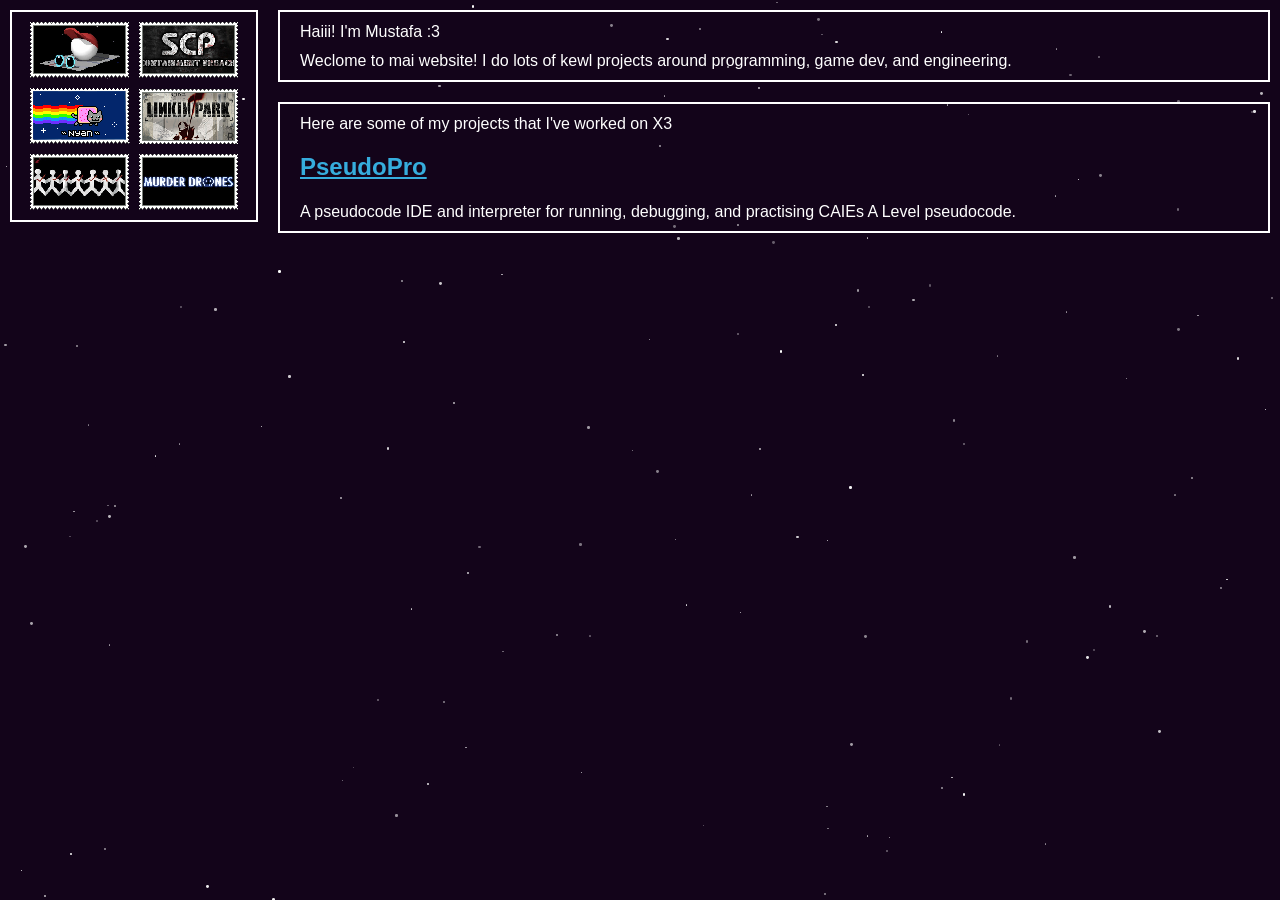
==== index.html @ 1259068f "Add files via upload" ====
<!DOCTYPE html>
<html lang="en">
<head>
    <meta charset="UTF-8">
    <meta name="viewport" content="width=device-width, initial-scale=1.0">
    <link rel="stylesheet" href="style.css">
    <title>homepage :3</title>
</head>

<body>
    <div id="stars"></div>
    <div class="left_side">
        <div class="stamps">
            <img src="stamps/endacopia.png" alt="endacopia">
            <img src="stamps/scp_cb.png" alt="scp_cb">
            <img src="stamps/nyan_cat.gif" alt="nyan_cat">
            <img src="stamps/linkin_park.png" alt="linkin_park">
            <img src="stamps/one_x.png" alt="one_x">
            <img src="stamps/murder_drones.png" alt="murder_drones">
        </div>
    </div>
    <div class="right_side">
        <div class="about_box">
            <p>
                Haiii! I'm Mustafa :3
            </p>
            <p>
                Weclome to mai website! I do lots of kewl projects around programming, game dev,
                and engineering.
            </p>
        </div>
        <div class="projects_box">
            <p>
                Here are some of my projects that I've worked on X3
            </p>
            <h2><a href="pseudopro/">PseudoPro</a></h2>
            <p>
            A pseudocode IDE and interpreter for running,
            debugging, and practising CAIEs A Level pseudocode.
            </p>
        </div>
    </div>
</body>
</html>

<script>
    const stars = document.getElementById("stars");
    for (let i = 0; i < 150; i++) {
        const star = document.createElement("div");
        star.classList.add("star");
        star.style.left = Math.random() * 100 + "vw";
        star.style.top = Math.random() * 100 + "vh";
        const size = Math.random() * 2 + 1;
        star.style.width = size + "px";
        star.style.height = size + "px";
        star.style.opacity = Math.random() * 0.7 + 0.3;
        stars.appendChild(star);
    }
</script>
---- style.css ----
html, body {
    margin: 0;
    width: 100%;
    min-height: 100%;
    background: #13041a;
    color: #ffffff;
    font-family: Verdana, sans-serif;
    font-size: 16px;
    line-height: 1.2;
    text-align: justify;
}

a {
    color: #36addd;
}

/*
    STARS
*/

#stars {
    position: fixed;
    inset: 0;
    pointer-events: none;
    z-index: 0;
}

.star {
    position: absolute;
    background: #ffffff;
    border-radius: 50%;
}

/*
    MAIN PAGE
*/

body {
    display: flex;
    flex-direction: row;
    align-items: flex-start;
    gap: 20px;
    padding: 10px;
    box-sizing: border-box;
}

.left_side,
.right_side {
    position: relative;
    z-index: 1;
    box-sizing: border-box;
}

.left_side {
    width: 20%;
}

.right_side {
    width: 80%;
    display: flex;
    flex-direction: column;
    gap: 20px;
}

.about_box,
.projects_box,
.stamps {
    border: 2px solid #ffffff;
    background: transparent;
    box-sizing: border-box;
}

/*
    RIGHT SIDE
*/

.about_box {
    padding: 10px 20px;
}

.projects_box {
    padding: 10px 20px;
}

.about_box p,
.projects_box p {
    margin: 0 0 10px 0;
}

.about_box p:last-child,
.projects_box p:last-child {
    margin-bottom: 0;
}

/*
    LEFT SIDE
*/

.stamps {
    padding: 10px;
    display: flex;
    flex-direction: row;
    flex-wrap: wrap;
    justify-content: center;
    align-items: center;
    gap: 10px;
}
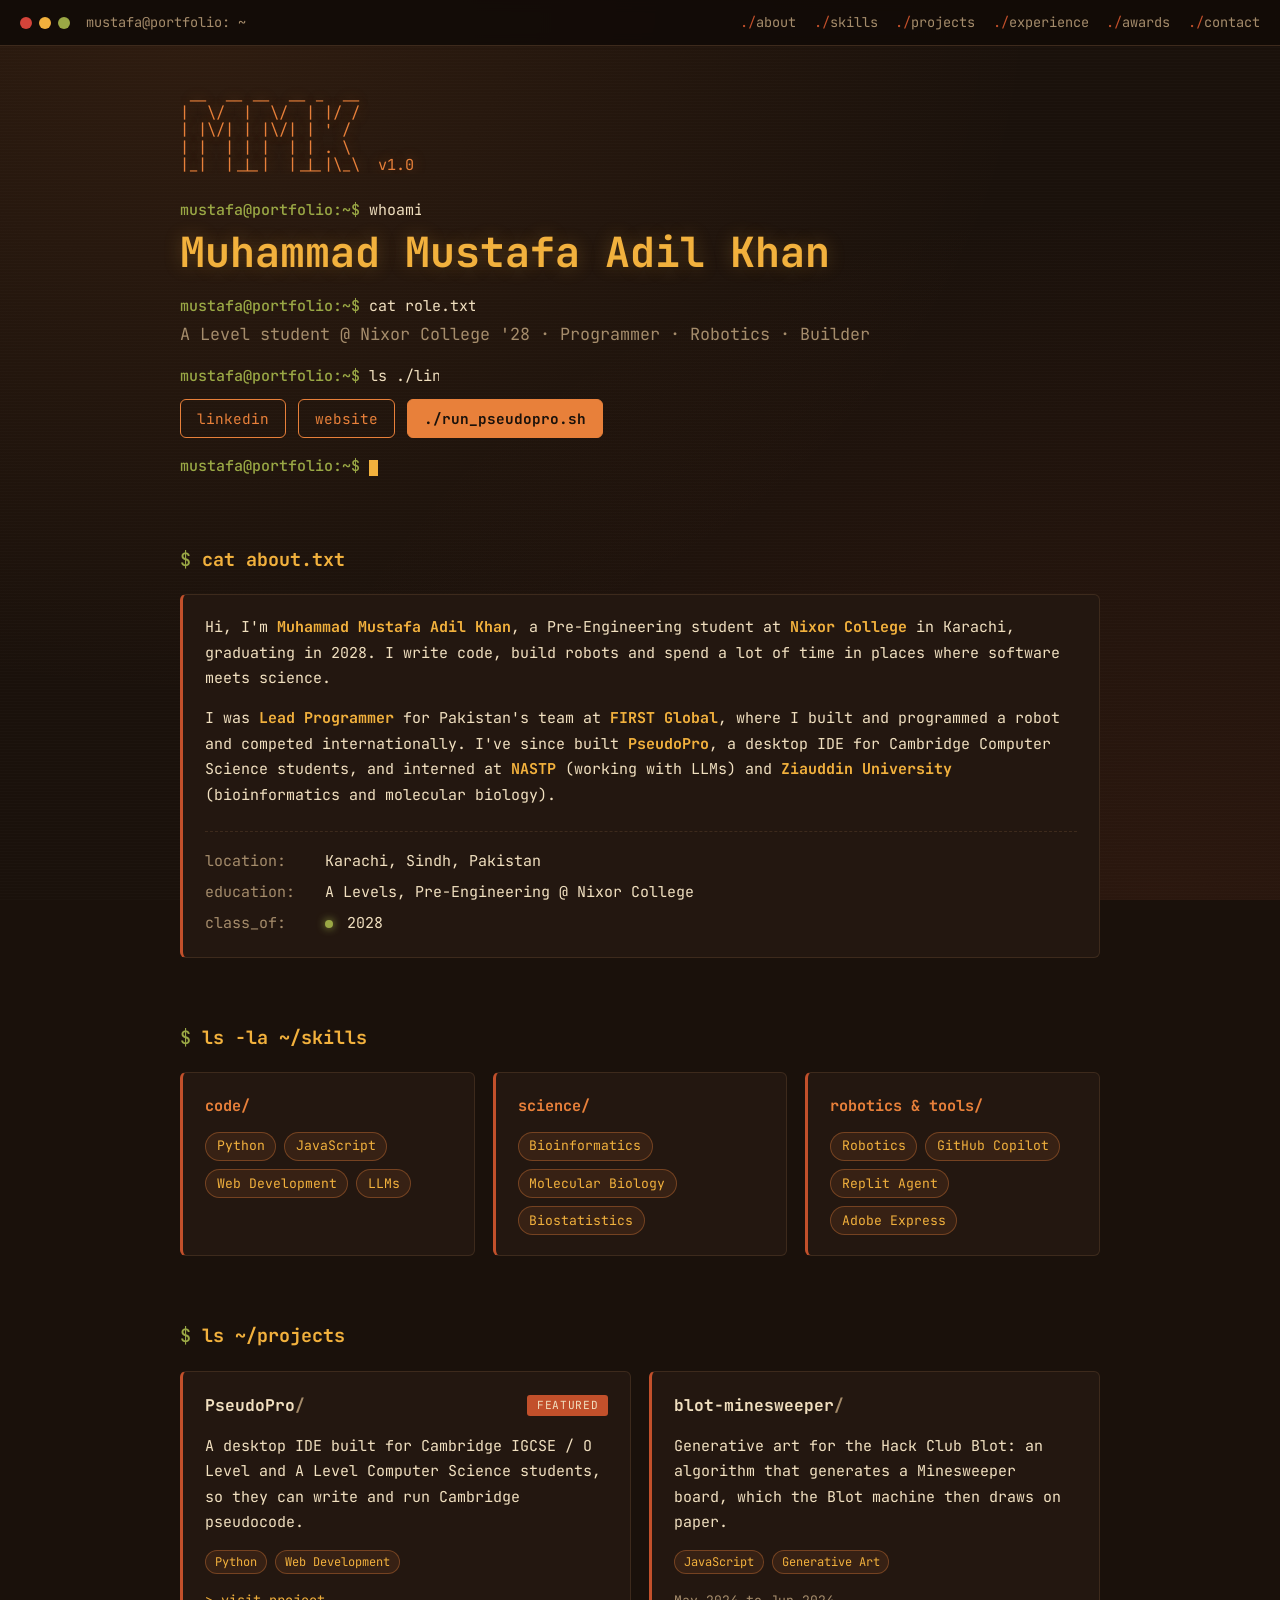
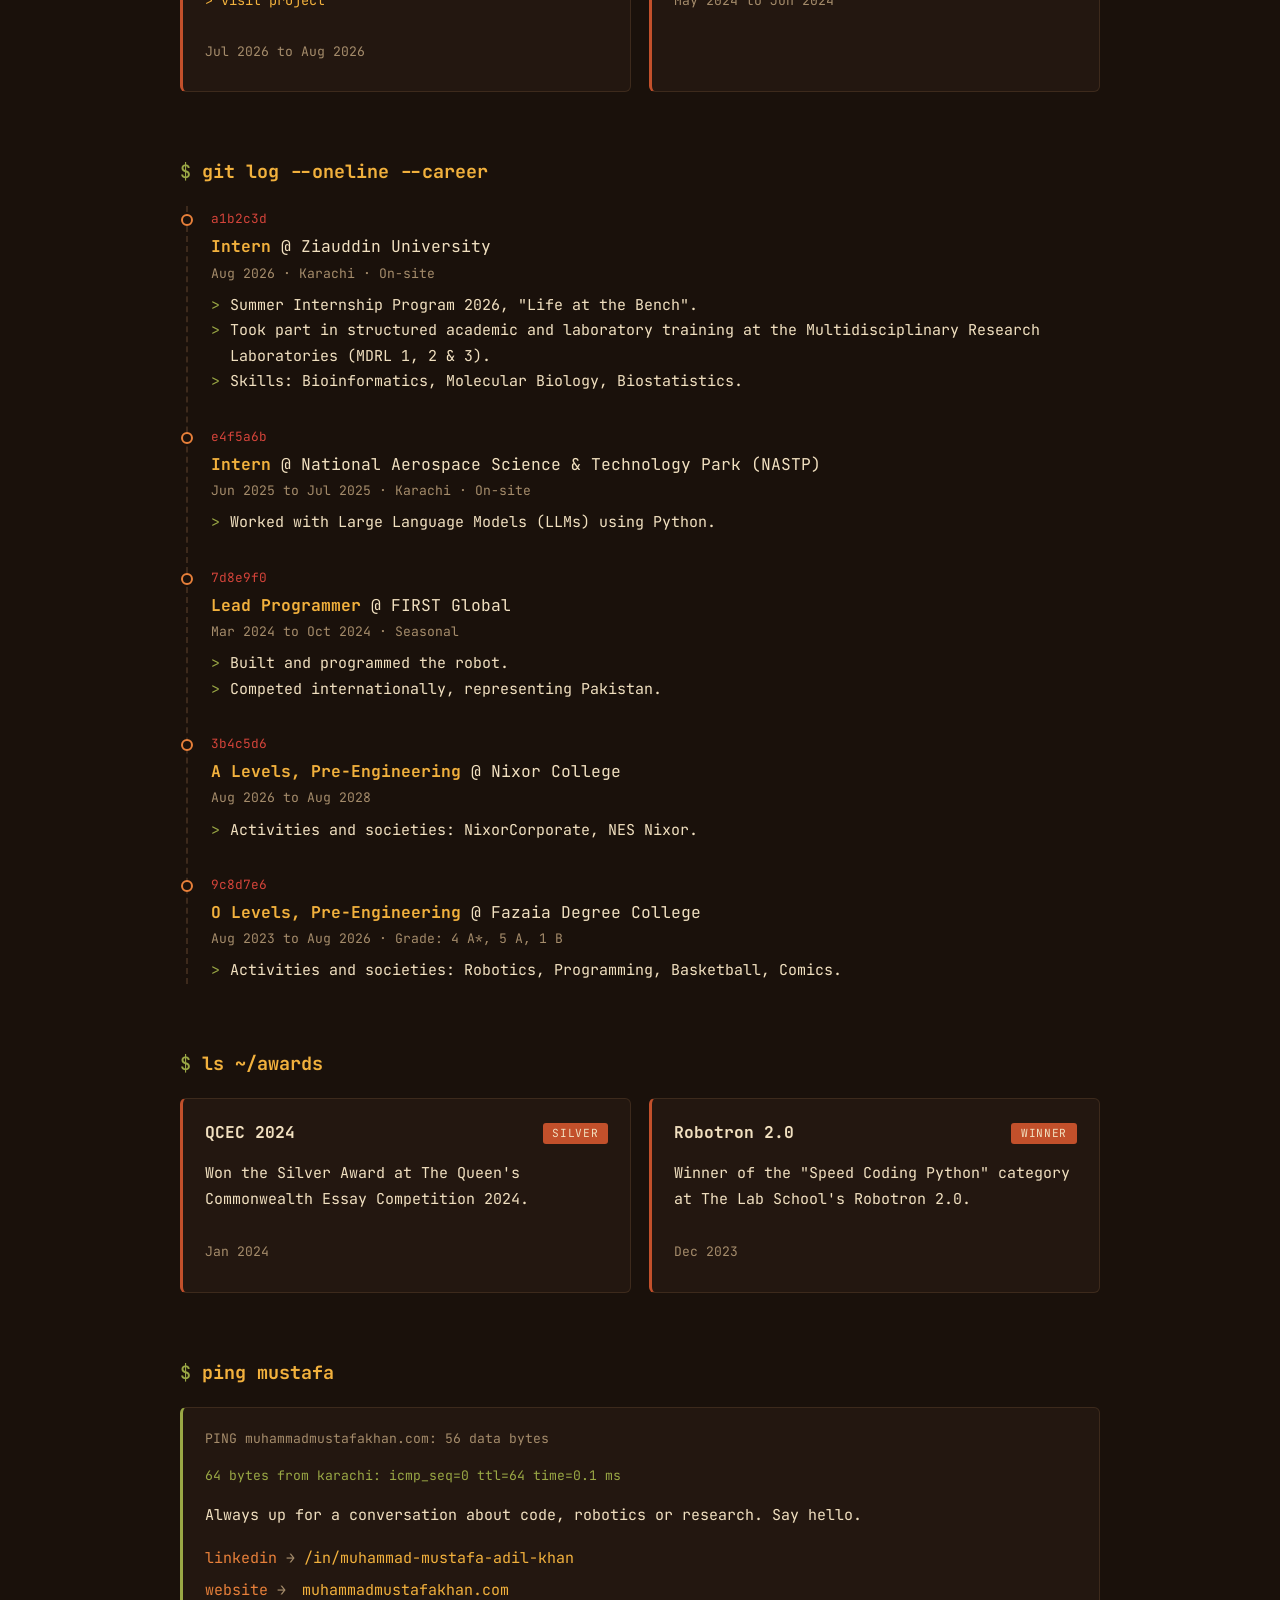
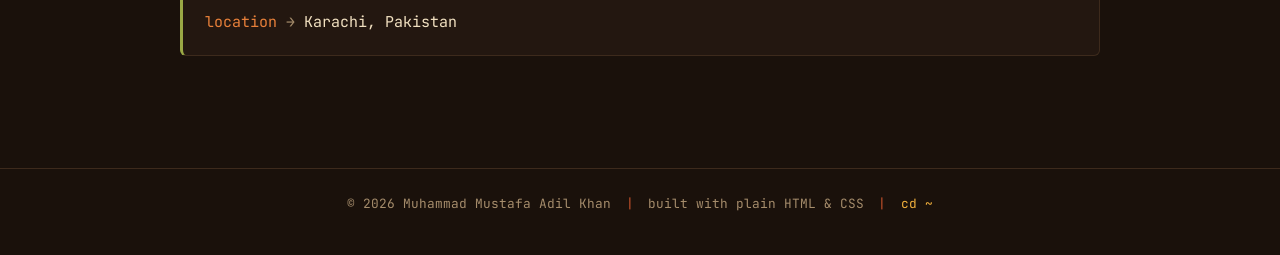
==== commit 8e3fb815: "Update Website" ====
--- a/index.html
+++ b/index.html
@@ -1,59 +1,277 @@
-<!DOCTYPE html>
-<html lang="en">
-<head>
-    <meta charset="UTF-8">
-    <meta name="viewport" content="width=device-width, initial-scale=1.0">
-    <link rel="stylesheet" href="style.css">
-    <title>homepage :3</title>
-</head>
-
-<body>
-    <div id="stars"></div>
-    <div class="left_side">
-        <div class="stamps">
-            <img src="stamps/endacopia.png" alt="endacopia">
-            <img src="stamps/scp_cb.png" alt="scp_cb">
-            <img src="stamps/nyan_cat.gif" alt="nyan_cat">
-            <img src="stamps/linkin_park.png" alt="linkin_park">
-            <img src="stamps/one_x.png" alt="one_x">
-            <img src="stamps/murder_drones.png" alt="murder_drones">
-        </div>
-    </div>
-    <div class="right_side">
-        <div class="about_box">
-            <p>
-                Haiii! I'm Mustafa :3
-            </p>
-            <p>
-                Weclome to mai website! I do lots of kewl projects around programming, game dev,
-                and engineering.
-            </p>
-        </div>
-        <div class="projects_box">
-            <p>
-                Here are some of my projects that I've worked on X3
-            </p>
-            <h2><a href="pseudopro/">PseudoPro</a></h2>
-            <p>
-            A pseudocode IDE and interpreter for running,
-            debugging, and practising CAIEs A Level pseudocode.
-            </p>
-        </div>
-    </div>
-</body>
-</html>
-
-<script>
-    const stars = document.getElementById("stars");
-    for (let i = 0; i < 150; i++) {
-        const star = document.createElement("div");
-        star.classList.add("star");
-        star.style.left = Math.random() * 100 + "vw";
-        star.style.top = Math.random() * 100 + "vh";
-        const size = Math.random() * 2 + 1;
-        star.style.width = size + "px";
-        star.style.height = size + "px";
-        star.style.opacity = Math.random() * 0.7 + 0.3;
-        stars.appendChild(star);
-    }
-</script>+<!DOCTYPE html>
+<html lang="en">
+<head>
+  <meta charset="UTF-8">
+  <meta name="viewport" content="width=device-width, initial-scale=1.0">
+  <title>Muhammad Mustafa Adil Khan | ~/portfolio</title>
+  <meta name="description" content="Portfolio of Muhammad Mustafa Adil Khan: A Level student at Nixor College, programmer, robotics competitor and builder of PseudoPro.">
+
+  <link rel="preconnect" href="https://fonts.googleapis.com">
+  <link rel="preconnect" href="https://fonts.gstatic.com" crossorigin>
+  <link href="https://fonts.googleapis.com/css2?family=JetBrains+Mono:wght@400;500;700&display=swap" rel="stylesheet">
+  <link rel="stylesheet" href="style.css">
+</head>
+<body>
+
+  <!-- ============ TOP BAR ============ -->
+  <header class="topbar">
+    <div class="window-dots" aria-hidden="true">
+      <span class="dot dot-red"></span>
+      <span class="dot dot-amber"></span>
+      <span class="dot dot-green"></span>
+    </div>
+    <span class="topbar-title">mustafa@portfolio: ~</span>
+    <nav class="topnav" aria-label="Sections">
+      <a href="#about">about</a>
+      <a href="#skills">skills</a>
+      <a href="#projects">projects</a>
+      <a href="#experience">experience</a>
+      <a href="#awards">awards</a>
+      <a href="#contact">contact</a>
+    </nav>
+  </header>
+
+  <main class="terminal">
+
+    <!-- ============ HERO ============ -->
+    <section class="block hero" id="top">
+      <pre class="ascii" aria-hidden="true">
+ __  __ __  __ _  __
+|  \/  |  \/  | |/ /
+| |\/| | |\/| | ' /
+| |  | | |  | | . \
+|_|  |_|_|  |_|_|\_\  v1.0</pre>
+
+      <p class="line"><span class="prompt">mustafa@portfolio:~$</span> <span class="cmd typed typed-1">whoami</span></p>
+      <h1 class="name">Muhammad Mustafa Adil Khan</h1>
+
+      <p class="line"><span class="prompt">mustafa@portfolio:~$</span> <span class="cmd typed typed-2">cat role.txt</span></p>
+      <p class="role">A Level student @ Nixor College '28 · Programmer · Robotics · Builder</p>
+
+      <p class="line"><span class="prompt">mustafa@portfolio:~$</span> <span class="cmd typed typed-3">ls ./links</span></p>
+      <p class="links">
+        <a class="btn" href="https://www.linkedin.com/in/muhammad-mustafa-adil-khan-0a99003a8/" target="_blank" rel="noopener">linkedin</a>
+        <a class="btn" href="https://muhammadmustafakhan.com/" target="_blank" rel="noopener">website</a>
+        <a class="btn btn-solid" href="https://muhammadmustafakhan.com/pseudopro/" target="_blank" rel="noopener">./run_pseudopro.sh</a>
+      </p>
+
+      <p class="line"><span class="prompt">mustafa@portfolio:~$</span> <span class="cursor" aria-hidden="true"></span></p>
+    </section>
+
+    <!-- ============ ABOUT ============ -->
+    <section class="block" id="about">
+      <h2 class="section-title"><span class="prompt">$</span> cat about.txt</h2>
+      <div class="panel">
+        <p>
+          Hi, I'm <strong>Muhammad Mustafa Adil Khan</strong>, a Pre-Engineering student at
+          <strong>Nixor College</strong> in Karachi, graduating in 2028. I write code, build robots
+          and spend a lot of time in places where software meets science.
+        </p>
+        <p>
+          I was <strong>Lead Programmer</strong> for Pakistan's team at <strong>FIRST Global</strong>,
+          where I built and programmed a robot and competed internationally. I've since built
+          <strong>PseudoPro</strong>, a desktop IDE for Cambridge Computer Science students, and
+          interned at <strong>NASTP</strong> (working with LLMs) and <strong>Ziauddin University</strong>
+          (bioinformatics and molecular biology).
+        </p>
+        <dl class="facts">
+          <div><dt>location</dt><dd>Karachi, Sindh, Pakistan</dd></div>
+          <div><dt>education</dt><dd>A Levels, Pre-Engineering @ Nixor College</dd></div>
+          <div><dt>class_of</dt><dd><span class="status-dot"></span> 2028</dd></div>
+        </dl>
+      </div>
+    </section>
+
+    <!-- ============ SKILLS ============ -->
+    <section class="block" id="skills">
+      <h2 class="section-title"><span class="prompt">$</span> ls -la ~/skills</h2>
+      <div class="grid grid-3">
+
+        <div class="panel">
+          <h3 class="panel-title">code/</h3>
+          <ul class="tags">
+            <li>Python</li>
+            <li>JavaScript</li>
+            <li>Web Development</li>
+            <li>LLMs</li>
+          </ul>
+        </div>
+
+        <div class="panel">
+          <h3 class="panel-title">science/</h3>
+          <ul class="tags">
+            <li>Bioinformatics</li>
+            <li>Molecular Biology</li>
+            <li>Biostatistics</li>
+          </ul>
+        </div>
+
+        <div class="panel">
+          <h3 class="panel-title">robotics &amp; tools/</h3>
+          <ul class="tags">
+            <li>Robotics</li>
+            <li>GitHub Copilot</li>
+            <li>Replit Agent</li>
+            <li>Adobe Express</li>
+          </ul>
+        </div>
+
+      </div>
+    </section>
+
+    <!-- ============ PROJECTS ============ -->
+    <section class="block" id="projects">
+      <h2 class="section-title"><span class="prompt">$</span> ls ~/projects</h2>
+      <div class="grid grid-2">
+
+        <article class="panel project">
+          <header class="project-head">
+            <h3>PseudoPro<span class="ext">/</span></h3>
+            <span class="badge">featured</span>
+          </header>
+          <p>
+            A desktop IDE built for Cambridge IGCSE / O Level and A Level Computer Science students,
+            so they can write and run Cambridge pseudocode.
+          </p>
+          <ul class="tags small">
+            <li>Python</li>
+            <li>Web Development</li>
+          </ul>
+          <p class="project-links">
+            <a href="https://muhammadmustafakhan.com/pseudopro/" target="_blank" rel="noopener">&gt; visit project</a>
+          </p>
+          <p class="meta">Jul 2026 to Aug 2026</p>
+        </article>
+
+        <article class="panel project">
+          <header class="project-head">
+            <h3>blot-minesweeper<span class="ext">/</span></h3>
+          </header>
+          <p>
+            Generative art for the Hack Club Blot: an algorithm that generates a Minesweeper
+            board, which the Blot machine then draws on paper.
+          </p>
+          <ul class="tags small">
+            <li>JavaScript</li>
+            <li>Generative Art</li>
+          </ul>
+          <p class="meta">May 2024 to Jun 2024</p>
+        </article>
+
+      </div>
+    </section>
+
+    <!-- ============ EXPERIENCE ============ -->
+    <section class="block" id="experience">
+      <h2 class="section-title"><span class="prompt">$</span> git log --oneline --career</h2>
+
+      <ol class="log">
+        <li class="log-item">
+          <span class="hash">a1b2c3d</span>
+          <div class="log-body">
+            <h3>Intern <span class="at">@ Ziauddin University</span></h3>
+            <p class="meta">Aug 2026 · Karachi · On-site</p>
+            <ul>
+              <li>Summer Internship Program 2026, "Life at the Bench".</li>
+              <li>Took part in structured academic and laboratory training at the Multidisciplinary Research Laboratories (MDRL 1, 2 &amp; 3).</li>
+              <li>Skills: Bioinformatics, Molecular Biology, Biostatistics.</li>
+            </ul>
+          </div>
+        </li>
+
+        <li class="log-item">
+          <span class="hash">e4f5a6b</span>
+          <div class="log-body">
+            <h3>Intern <span class="at">@ National Aerospace Science &amp; Technology Park (NASTP)</span></h3>
+            <p class="meta">Jun 2025 to Jul 2025 · Karachi · On-site</p>
+            <ul>
+              <li>Worked with Large Language Models (LLMs) using Python.</li>
+            </ul>
+          </div>
+        </li>
+
+        <li class="log-item">
+          <span class="hash">7d8e9f0</span>
+          <div class="log-body">
+            <h3>Lead Programmer <span class="at">@ FIRST Global</span></h3>
+            <p class="meta">Mar 2024 to Oct 2024 · Seasonal</p>
+            <ul>
+              <li>Built and programmed the robot.</li>
+              <li>Competed internationally, representing Pakistan.</li>
+            </ul>
+          </div>
+        </li>
+
+        <li class="log-item">
+          <span class="hash">3b4c5d6</span>
+          <div class="log-body">
+            <h3>A Levels, Pre-Engineering <span class="at">@ Nixor College</span></h3>
+            <p class="meta">Aug 2026 to Aug 2028</p>
+            <ul>
+              <li>Activities and societies: NixorCorporate, NES Nixor.</li>
+            </ul>
+          </div>
+        </li>
+
+        <li class="log-item">
+          <span class="hash">9c8d7e6</span>
+          <div class="log-body">
+            <h3>O Levels, Pre-Engineering <span class="at">@ Fazaia Degree College</span></h3>
+            <p class="meta">Aug 2023 to Aug 2026 · Grade: 4 A*, 5 A, 1 B</p>
+            <ul>
+              <li>Activities and societies: Robotics, Programming, Basketball, Comics.</li>
+            </ul>
+          </div>
+        </li>
+      </ol>
+    </section>
+
+    <!-- ============ AWARDS ============ -->
+    <section class="block" id="awards">
+      <h2 class="section-title"><span class="prompt">$</span> ls ~/awards</h2>
+      <div class="grid grid-2">
+
+        <article class="panel project">
+          <header class="project-head">
+            <h3>QCEC 2024</h3>
+            <span class="badge">silver</span>
+          </header>
+          <p>Won the Silver Award at The Queen's Commonwealth Essay Competition 2024.</p>
+          <p class="meta">Jan 2024</p>
+        </article>
+
+        <article class="panel project">
+          <header class="project-head">
+            <h3>Robotron 2.0</h3>
+            <span class="badge">winner</span>
+          </header>
+          <p>Winner of the "Speed Coding Python" category at The Lab School's Robotron 2.0.</p>
+          <p class="meta">Dec 2023</p>
+        </article>
+
+      </div>
+    </section>
+
+    <!-- ============ CONTACT ============ -->
+    <section class="block" id="contact">
+      <h2 class="section-title"><span class="prompt">$</span> ping mustafa</h2>
+      <div class="panel contact">
+        <p class="ping-line">PING muhammadmustafakhan.com: 56 data bytes</p>
+        <p class="ping-line ok">64 bytes from karachi: icmp_seq=0 ttl=64 time=0.1 ms</p>
+        <p>Always up for a conversation about code, robotics or research. Say hello.</p>
+        <ul class="contact-list">
+          <li><span class="key">linkedin</span> <a href="https://www.linkedin.com/in/muhammad-mustafa-adil-khan-0a99003a8/" target="_blank" rel="noopener">/in/muhammad-mustafa-adil-khan</a></li>
+          <li><span class="key">website</span> <a href="https://muhammadmustafakhan.com/" target="_blank" rel="noopener">muhammadmustafakhan.com</a></li>
+          <li><span class="key">location</span> Karachi, Pakistan</li>
+        </ul>
+      </div>
+    </section>
+
+  </main>
+
+  <footer class="footer">
+    <p>© 2026 Muhammad Mustafa Adil Khan <span class="sep">|</span> built with plain HTML &amp; CSS <span class="sep">|</span> <a href="#top">cd ~</a></p>
+  </footer>
+
+</body>
+</html>
--- a/style.css
+++ b/style.css
@@ -1,107 +1,449 @@
-html, body {
-    margin: 0;
-    width: 100%;
-    min-height: 100%;
-    background: #13041a;
-    color: #ffffff;
-    font-family: Verdana, sans-serif;
-    font-size: 16px;
-    line-height: 1.2;
-    text-align: justify;
-}
-
-a {
-    color: #36addd;
-}
-
-/*
-    STARS
-*/
-
-#stars {
-    position: fixed;
-    inset: 0;
-    pointer-events: none;
-    z-index: 0;
-}
-
-.star {
-    position: absolute;
-    background: #ffffff;
-    border-radius: 50%;
-}
-
-/*
-    MAIN PAGE
-*/
-
-body {
-    display: flex;
-    flex-direction: row;
-    align-items: flex-start;
-    gap: 20px;
-    padding: 10px;
-    box-sizing: border-box;
-}
-
-.left_side,
-.right_side {
-    position: relative;
-    z-index: 1;
-    box-sizing: border-box;
-}
-
-.left_side {
-    width: 20%;
-}
-
-.right_side {
-    width: 80%;
-    display: flex;
-    flex-direction: column;
-    gap: 20px;
-}
-
-.about_box,
-.projects_box,
-.stamps {
-    border: 2px solid #ffffff;
-    background: transparent;
-    box-sizing: border-box;
-}
-
-/*
-    RIGHT SIDE
-*/
-
-.about_box {
-    padding: 10px 20px;
-}
-
-.projects_box {
-    padding: 10px 20px;
-}
-
-.about_box p,
-.projects_box p {
-    margin: 0 0 10px 0;
-}
-
-.about_box p:last-child,
-.projects_box p:last-child {
-    margin-bottom: 0;
-}
-
-/*
-    LEFT SIDE
-*/
-
-.stamps {
-    padding: 10px;
-    display: flex;
-    flex-direction: row;
-    flex-wrap: wrap;
-    justify-content: center;
-    align-items: center;
-    gap: 10px;
-}+/* ==========================================================
+   Terminal portfolio: warm autumn palette
+   ========================================================== */
+
+:root {
+  /* backgrounds */
+  --bg:          #1a110b;   /* deep roasted brown */
+  --bg-panel:    #231710;   /* panel surface */
+  --bg-bar:      #120b07;   /* top bar */
+  --border:      #3d2a1c;
+
+  /* text */
+  --text:        #f1e0c0;   /* warm parchment */
+  --text-dim:    #a58c6b;   /* faded leaf */
+
+  /* accents */
+  --orange:      #e8803a;   /* pumpkin */
+  --amber:       #f2b13d;   /* golden hour */
+  --rust:        #c2502b;   /* rust */
+  --maple:       #d4443a;   /* maple red */
+  --moss:        #9aa845;   /* olive leaf */
+
+  --font: "JetBrains Mono", "Fira Code", "Cascadia Code", ui-monospace,
+          SFMono-Regular, Menlo, Consolas, monospace;
+
+  --radius: 6px;
+  --max-w: 960px;
+}
+
+/* ---------- reset ---------- */
+*, *::before, *::after { box-sizing: border-box; }
+
+html {
+  scroll-behavior: smooth;
+  scroll-padding-top: 4.5rem;
+}
+
+body {
+  margin: 0;
+  background: var(--bg);
+  color: var(--text);
+  font-family: var(--font);
+  font-size: 15px;
+  line-height: 1.7;
+  -webkit-font-smoothing: antialiased;
+  min-height: 100vh;
+
+  /* soft autumn glow + subtle scanlines */
+  background-image:
+    radial-gradient(ellipse at 15% 0%, rgba(232, 128, 58, 0.10), transparent 55%),
+    radial-gradient(ellipse at 90% 100%, rgba(194, 80, 43, 0.10), transparent 55%),
+    repeating-linear-gradient(
+      0deg,
+      rgba(255, 255, 255, 0.012) 0px,
+      rgba(255, 255, 255, 0.012) 1px,
+      transparent 1px,
+      transparent 3px
+    );
+  background-attachment: fixed;
+}
+
+::selection {
+  background: var(--orange);
+  color: var(--bg);
+}
+
+a {
+  color: var(--amber);
+  text-decoration: none;
+  transition: color 0.15s ease;
+}
+a:hover { color: var(--orange); }
+
+a:focus-visible,
+.btn:focus-visible {
+  outline: 2px dashed var(--amber);
+  outline-offset: 3px;
+}
+
+h1, h2, h3, p { margin: 0; }
+ul, ol { margin: 0; padding: 0; list-style: none; }
+
+/* ---------- top bar ---------- */
+.topbar {
+  position: sticky;
+  top: 0;
+  z-index: 10;
+  display: flex;
+  align-items: center;
+  gap: 1rem;
+  padding: 0.7rem 1.25rem;
+  background: rgba(18, 11, 7, 0.92);
+  backdrop-filter: blur(6px);
+  border-bottom: 1px solid var(--border);
+}
+
+.window-dots { display: flex; gap: 7px; }
+.dot { width: 12px; height: 12px; border-radius: 50%; display: block; }
+.dot-red   { background: var(--maple); }
+.dot-amber { background: var(--amber); }
+.dot-green { background: var(--moss); }
+
+.topbar-title {
+  color: var(--text-dim);
+  font-size: 0.85rem;
+  white-space: nowrap;
+}
+
+.topnav {
+  margin-left: auto;
+  display: flex;
+  gap: 1.1rem;
+  flex-wrap: wrap;
+  justify-content: flex-end;
+}
+.topnav a {
+  color: var(--text-dim);
+  font-size: 0.85rem;
+}
+.topnav a::before { content: "./"; color: var(--rust); }
+.topnav a:hover { color: var(--amber); }
+
+/* ---------- layout ---------- */
+.terminal {
+  max-width: var(--max-w);
+  margin: 0 auto;
+  padding: 2.5rem 1.25rem 3rem;
+}
+
+.block { margin-bottom: 4rem; }
+
+.section-title {
+  font-size: 1.15rem;
+  font-weight: 700;
+  color: var(--amber);
+  margin-bottom: 1.2rem;
+}
+
+.prompt {
+  color: var(--moss);
+  font-weight: 500;
+}
+
+/* ---------- hero ---------- */
+.ascii {
+  margin: 0 0 1.5rem;
+  color: var(--orange);
+  font-family: var(--font);
+  font-size: clamp(0.55rem, 2.2vw, 0.95rem);
+  line-height: 1.15;
+  text-shadow: 0 0 14px rgba(232, 128, 58, 0.35);
+  overflow: hidden;
+}
+
+.line { margin-top: 1rem; }
+.cmd  { color: var(--text); }
+
+.name {
+  font-size: clamp(1.6rem, 5vw, 2.6rem);
+  font-weight: 700;
+  line-height: 1.2;
+  color: var(--amber);
+  margin: 0.3rem 0 0.4rem;
+  text-shadow: 0 0 18px rgba(242, 177, 61, 0.25);
+}
+
+.role {
+  color: var(--text-dim);
+  font-size: 1.05rem;
+}
+
+.links {
+  display: flex;
+  flex-wrap: wrap;
+  gap: 0.75rem;
+  margin-top: 0.6rem;
+}
+
+.btn {
+  display: inline-block;
+  padding: 0.4rem 1rem;
+  border: 1px solid var(--orange);
+  border-radius: var(--radius);
+  color: var(--orange);
+  font-size: 0.9rem;
+  transition: background 0.15s ease, color 0.15s ease, transform 0.15s ease;
+}
+.btn:hover {
+  background: var(--orange);
+  color: var(--bg);
+  transform: translateY(-2px);
+}
+.btn-solid {
+  background: var(--orange);
+  color: var(--bg);
+  font-weight: 700;
+}
+.btn-solid:hover {
+  background: var(--amber);
+  border-color: var(--amber);
+}
+
+/* typing effect (pure CSS) */
+.typed {
+  display: inline-block;
+  overflow: hidden;
+  white-space: nowrap;
+  vertical-align: bottom;
+  border-right: 2px solid transparent;
+  width: 0;
+  animation: typing 0.9s steps(14, end) forwards;
+}
+.typed-1 { animation-delay: 0.3s; --chars: 6ch;  }
+.typed-2 { animation-delay: 1.4s; --chars: 12ch; }
+.typed-3 { animation-delay: 2.5s; --chars: 8ch;  }
+
+@keyframes typing {
+  to { width: var(--chars, 12ch); }
+}
+
+/* blinking block cursor */
+.cursor {
+  display: inline-block;
+  width: 0.6em;
+  height: 1.1em;
+  background: var(--amber);
+  vertical-align: text-bottom;
+  animation: blink 1.1s steps(1) infinite;
+}
+@keyframes blink {
+  50% { opacity: 0; }
+}
+
+/* ---------- panels ---------- */
+.panel {
+  background: var(--bg-panel);
+  border: 1px solid var(--border);
+  border-left: 3px solid var(--rust);
+  border-radius: var(--radius);
+  padding: 1.25rem 1.4rem;
+}
+.panel p + p { margin-top: 0.9rem; }
+.panel strong { color: var(--amber); }
+
+.panel-title {
+  font-size: 0.95rem;
+  color: var(--orange);
+  margin-bottom: 0.8rem;
+}
+
+.grid { display: grid; gap: 1.1rem; }
+.grid-2 { grid-template-columns: repeat(2, 1fr); }
+.grid-3 { grid-template-columns: repeat(3, 1fr); }
+
+.hint {
+  margin-top: 1rem;
+  color: var(--text-dim);
+  font-size: 0.8rem;
+}
+
+/* ---------- about facts ---------- */
+.facts {
+  margin: 1.4rem 0 0;
+  padding-top: 1.1rem;
+  border-top: 1px dashed var(--border);
+  display: grid;
+  gap: 0.35rem;
+}
+.facts div { display: flex; gap: 1rem; }
+.facts dt {
+  min-width: 6.5rem;
+  color: var(--text-dim);
+}
+.facts dt::after { content: ":"; }
+.facts dd { margin: 0; color: var(--text); }
+
+.status-dot {
+  display: inline-block;
+  width: 8px;
+  height: 8px;
+  margin-right: 0.3rem;
+  border-radius: 50%;
+  background: var(--moss);
+  box-shadow: 0 0 8px var(--moss);
+  animation: pulse 2s ease-in-out infinite;
+}
+@keyframes pulse {
+  50% { opacity: 0.4; }
+}
+
+/* ---------- tags ---------- */
+.tags {
+  display: flex;
+  flex-wrap: wrap;
+  gap: 0.5rem;
+}
+.tags li {
+  padding: 0.15rem 0.65rem;
+  background: rgba(232, 128, 58, 0.10);
+  border: 1px solid rgba(232, 128, 58, 0.35);
+  border-radius: 999px;
+  color: var(--amber);
+  font-size: 0.82rem;
+}
+.tags.small li {
+  font-size: 0.75rem;
+  padding: 0.05rem 0.55rem;
+}
+
+/* ---------- projects ---------- */
+.project {
+  display: flex;
+  flex-direction: column;
+  gap: 0.9rem;
+  transition: transform 0.2s ease, border-color 0.2s ease, box-shadow 0.2s ease;
+}
+.project:hover {
+  transform: translateY(-4px);
+  border-color: var(--orange);
+  box-shadow: 0 8px 24px rgba(232, 128, 58, 0.12);
+}
+.project-head {
+  display: flex;
+  align-items: center;
+  justify-content: space-between;
+  gap: 0.5rem;
+}
+.project-head h3 {
+  font-size: 1.02rem;
+  color: var(--text);
+}
+.ext { color: var(--text-dim); }
+
+.badge {
+  padding: 0.05rem 0.6rem;
+  border-radius: 3px;
+  background: var(--rust);
+  color: var(--text);
+  font-size: 0.7rem;
+  text-transform: uppercase;
+  letter-spacing: 0.06em;
+}
+
+.project-links {
+  margin-top: auto;
+  display: flex;
+  gap: 1.1rem;
+  font-size: 0.85rem;
+}
+
+/* ---------- experience (git log) ---------- */
+.log {
+  border-left: 2px dashed var(--border);
+  margin-left: 0.4rem;
+  padding-left: 1.4rem;
+  display: grid;
+  gap: 1.8rem;
+}
+.log-item { position: relative; }
+.log-item::before {
+  content: "";
+  position: absolute;
+  left: calc(-1.4rem - 7px);
+  top: 0.5rem;
+  width: 12px;
+  height: 12px;
+  border-radius: 50%;
+  background: var(--bg);
+  border: 2px solid var(--orange);
+}
+.hash {
+  display: inline-block;
+  margin-bottom: 0.2rem;
+  color: var(--maple);
+  font-size: 0.8rem;
+}
+.log-body h3 {
+  font-size: 1.02rem;
+  color: var(--amber);
+}
+.log-body .at { color: var(--text); font-weight: 400; }
+.meta {
+  color: var(--text-dim);
+  font-size: 0.82rem;
+  margin: 0.1rem 0 0.5rem;
+}
+.log-body ul li {
+  position: relative;
+  padding-left: 1.2rem;
+}
+.log-body ul li::before {
+  content: ">";
+  position: absolute;
+  left: 0;
+  color: var(--moss);
+}
+
+/* ---------- contact ---------- */
+.contact { border-left-color: var(--moss); }
+.ping-line {
+  color: var(--text-dim);
+  font-size: 0.82rem;
+}
+.ping-line.ok { color: var(--moss); margin-bottom: 1rem; }
+
+.contact-list {
+  margin-top: 1.1rem;
+  display: grid;
+  gap: 0.4rem;
+}
+.key {
+  display: inline-block;
+  min-width: 5.5rem;
+  color: var(--orange);
+}
+.key::after { content: " →"; color: var(--text-dim); }
+
+/* ---------- footer ---------- */
+.footer {
+  padding: 1.5rem 1.25rem 2.5rem;
+  text-align: center;
+  color: var(--text-dim);
+  font-size: 0.8rem;
+  border-top: 1px solid var(--border);
+}
+.sep { color: var(--rust); margin: 0 0.4rem; }
+
+/* ---------- responsive ---------- */
+@media (max-width: 760px) {
+  .grid-3 { grid-template-columns: 1fr; }
+  .grid-2 { grid-template-columns: 1fr; }
+  .topbar { flex-wrap: wrap; gap: 0.5rem 1rem; }
+  .topnav { margin-left: 0; width: 100%; justify-content: flex-start; }
+  .topbar-title { display: none; }
+  .facts div { flex-direction: column; gap: 0; }
+}
+
+@media (max-width: 480px) {
+  body { font-size: 14px; }
+  .terminal { padding-top: 1.75rem; }
+}
+
+/* ---------- accessibility: reduced motion ---------- */
+@media (prefers-reduced-motion: reduce) {
+  html { scroll-behavior: auto; }
+  .typed { animation: none; width: auto; }
+  .cursor, .status-dot { animation: none; }
+  .project, .btn { transition: none; }
+}
